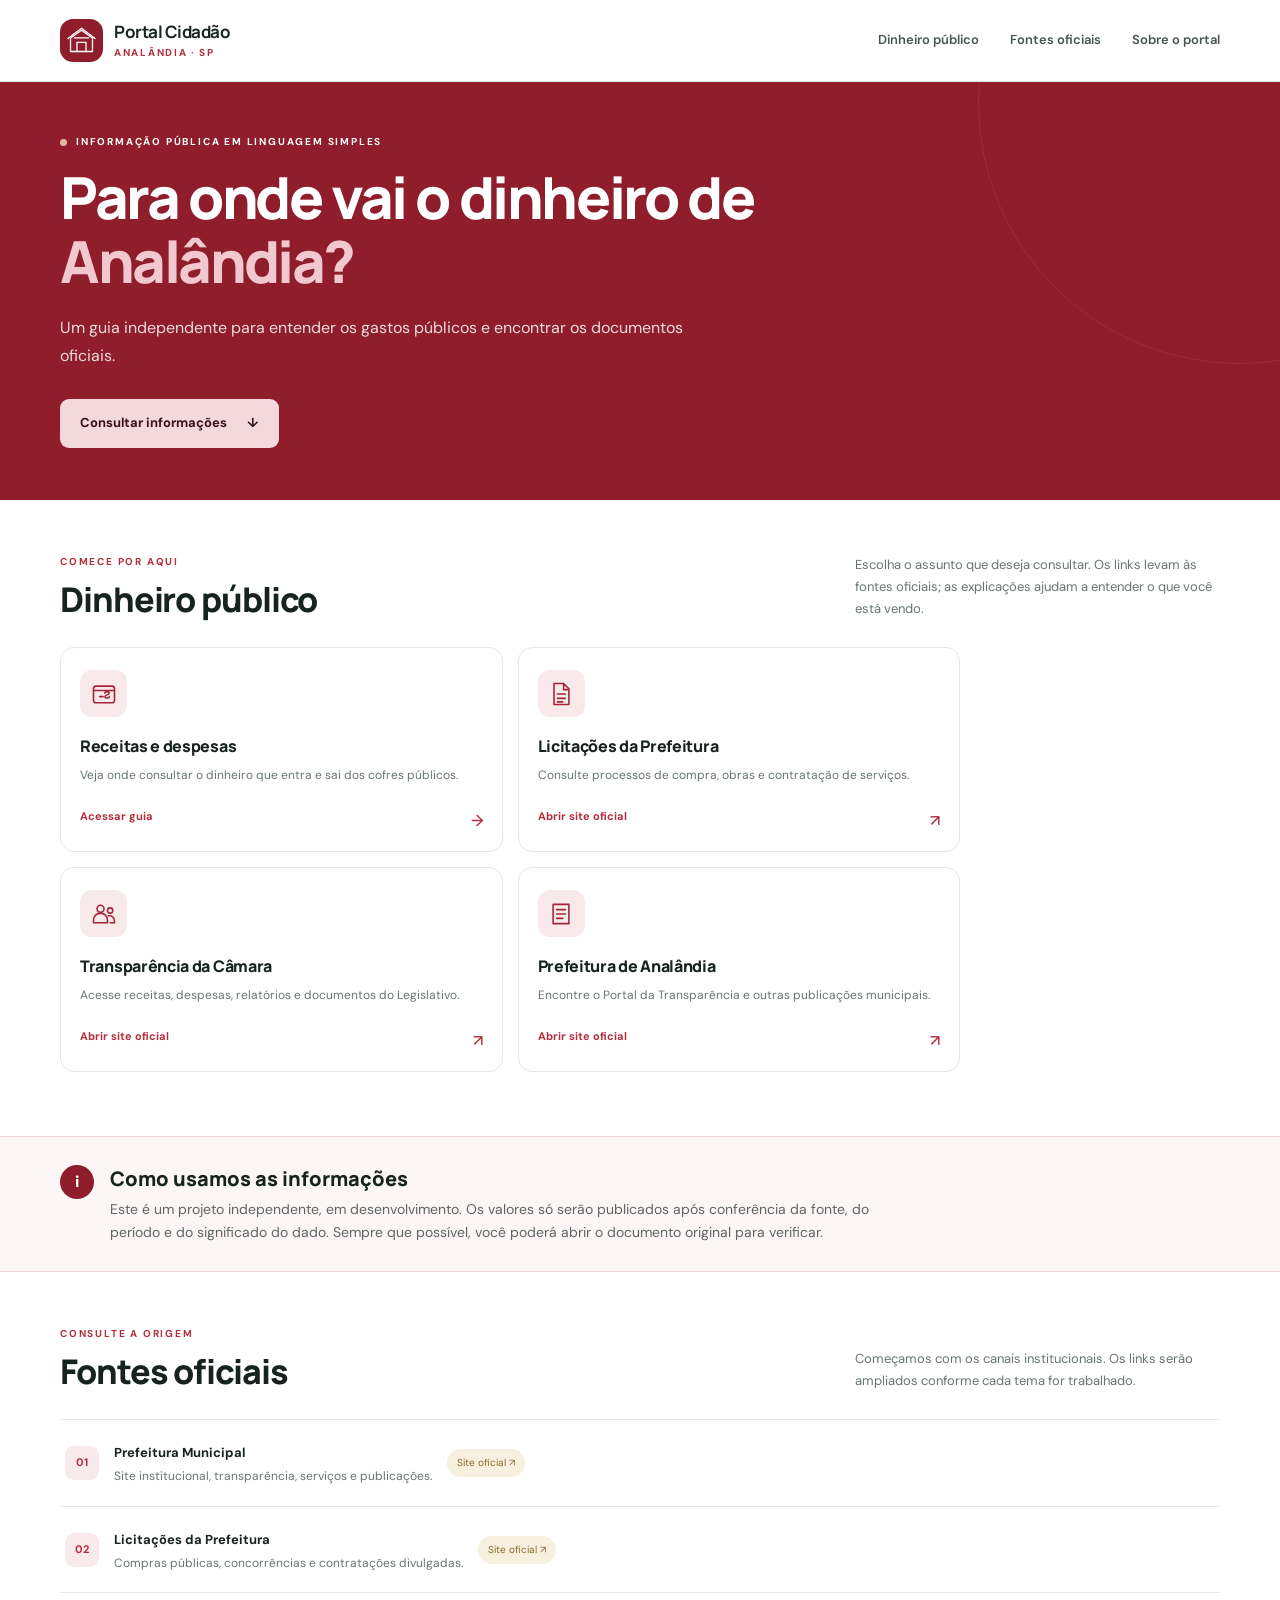
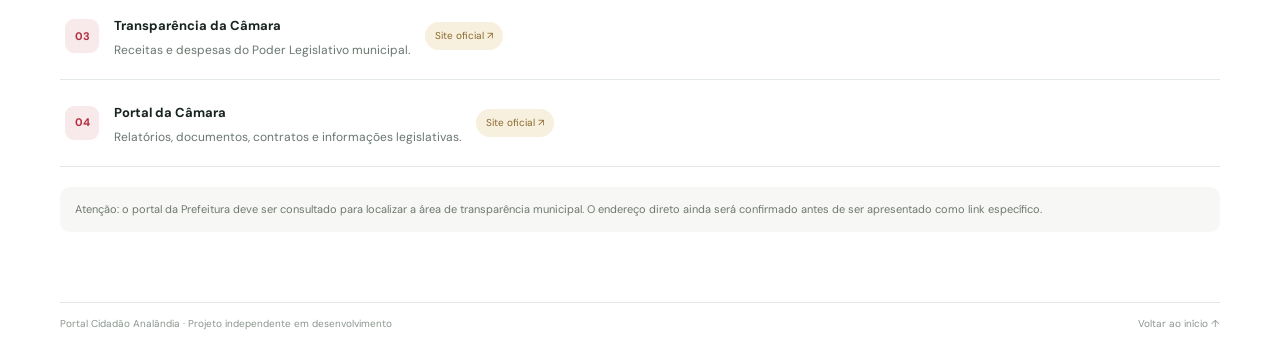
==== index.html @ fb8e036a "Add files via upload" ====
<!doctype html>
<html lang="pt-BR">
<head>
  <meta charset="utf-8">
  <meta name="viewport" content="width=device-width, initial-scale=1">
  <meta name="description" content="Portal Cidadão Analândia: entenda o dinheiro público e consulte fontes oficiais.">
  <meta name="theme-color" content="#8f1d2c">
  <title>Portal Cidadão Analândia</title>
  <link rel="stylesheet" href="styles.css">
</head>
<body>
  <a class="skip-link" href="#conteudo">Pular para o conteúdo</a>
  <header class="site-header">
    <div class="header-inner">
      <a class="brand" href="index.html" aria-label="Portal Cidadão Analândia — início">
        <span class="brand-mark" aria-hidden="true"><svg viewBox="0 0 48 48"><path d="M7 20 24 8l17 12v21H7z"/><path d="M3 21 24 5l21 16M17 41V27h14v14M13 20h22"/></svg></span>
        <span class="brand-copy"><strong>Portal Cidadão</strong><small>ANALÂNDIA · SP</small></span>
      </a>
      <button class="menu-toggle" id="menuToggle" aria-expanded="false" aria-controls="mainNav" aria-label="Abrir menu"><span></span><span></span><span></span></button>
      <nav class="main-nav" id="mainNav" aria-label="Navegação principal">
        <a href="#dinheiro">Dinheiro público</a>
        <a href="#fontes">Fontes oficiais</a>
        <a href="#sobre">Sobre o portal</a>
      </nav>
    </div>
  </header>

  <main id="conteudo">
    <section class="hero simple-hero" id="inicio">
      <div class="hero-inner simple-hero-inner">
        <div class="hero-copy">
          <p class="eyebrow"><span class="eyebrow-dot"></span> INFORMAÇÃO PÚBLICA EM LINGUAGEM SIMPLES</p>
          <h1>Para onde vai o dinheiro de <span>Analândia?</span></h1>
          <p class="hero-text">Um guia independente para entender os gastos públicos e encontrar os documentos oficiais.</p>
          <a class="primary-button" href="#dinheiro">Consultar informações <span aria-hidden="true">↓</span></a>
        </div>
      </div>
    </section>

    <section class="areas section-wrap simple-section" id="dinheiro">
      <div class="section-heading">
        <div><p class="eyebrow dark-eyebrow">COMECE POR AQUI</p><h2>Dinheiro público</h2></div>
        <p>Escolha o assunto que deseja consultar. Os links levam às fontes oficiais; as explicações ajudam a entender o que você está vendo.</p>
      </div>
      <div class="area-grid simple-grid">
        <a class="area-card" href="pages/dinheiro-publico.html">
          <span class="area-icon icon-money" aria-hidden="true"><svg viewBox="0 0 32 32"><rect x="4" y="7" width="24" height="19" rx="3"/><path d="M4 12h24M11 19h4m2-4c0-2 5-2 5 0s-5 2-5 4 5 2 5 0"/></svg></span>
          <span class="card-title">Receitas e despesas</span><span class="card-description">Veja onde consultar o dinheiro que entra e sai dos cofres públicos.</span><span class="card-link">Acessar guia <b aria-hidden="true">→</b></span>
        </a>
        <a class="area-card" href="https://analandia.sp.gov.br/licitacao" target="_blank" rel="noopener noreferrer">
          <span class="area-icon icon-contract" aria-hidden="true"><svg viewBox="0 0 32 32"><path d="M8 4h11l6 6v18H8zM19 4v7h6M12 16h9m-9 5h9m-9 4h6"/></svg></span>
          <span class="card-title">Licitações da Prefeitura</span><span class="card-description">Consulte processos de compra, obras e contratação de serviços.</span><span class="card-link">Abrir site oficial <b aria-hidden="true">↗</b></span>
        </a>
        <a class="area-card" href="https://camaraanalandia.sp.gov.br/portal/" target="_blank" rel="noopener noreferrer">
          <span class="area-icon icon-people" aria-hidden="true"><svg viewBox="0 0 32 32"><circle cx="12" cy="10" r="4"/><circle cx="23" cy="12" r="3"/><path d="M4 26v-3a8 8 0 0 1 16 0v3zm17-8a6 6 0 0 1 7 6v2h-5"/></svg></span>
          <span class="card-title">Transparência da Câmara</span><span class="card-description">Acesse receitas, despesas, relatórios e documentos do Legislativo.</span><span class="card-link">Abrir site oficial <b aria-hidden="true">↗</b></span>
        </a>
        <a class="area-card" href="https://www.analandia.sp.gov.br/" target="_blank" rel="noopener noreferrer">
          <span class="area-icon icon-law" aria-hidden="true"><svg viewBox="0 0 32 32"><path d="M7 5h18v22H7zM11 11h10m-10 5h10m-10 5h7"/></svg></span>
          <span class="card-title">Prefeitura de Analândia</span><span class="card-description">Encontre o Portal da Transparência e outras publicações municipais.</span><span class="card-link">Abrir site oficial <b aria-hidden="true">↗</b></span>
        </a>
      </div>
    </section>

    <section class="simple-note" id="sobre">
      <div class="section-wrap simple-note-inner">
        <span class="simple-note-mark" aria-hidden="true">i</span>
        <div><h2>Como usamos as informações</h2><p>Este é um projeto independente, em desenvolvimento. Os valores só serão publicados após conferência da fonte, do período e do significado do dado. Sempre que possível, você poderá abrir o documento original para verificar.</p></div>
      </div>
    </section>

    <section class="sources section-wrap simple-sources" id="fontes">
      <div class="section-heading">
        <div><p class="eyebrow dark-eyebrow">CONSULTE A ORIGEM</p><h2>Fontes oficiais</h2></div>
        <p>Começamos com os canais institucionais. Os links serão ampliados conforme cada tema for trabalhado.</p>
      </div>
      <div class="source-list">
        <a class="source-item source-link" href="https://www.analandia.sp.gov.br/" target="_blank" rel="noopener noreferrer"><span class="source-symbol">01</span><div><strong>Prefeitura Municipal</strong><p>Site institucional, transparência, serviços e publicações.</p></div><span class="source-status">Site oficial ↗</span></a>
        <a class="source-item source-link" href="https://analandia.sp.gov.br/licitacao" target="_blank" rel="noopener noreferrer"><span class="source-symbol">02</span><div><strong>Licitações da Prefeitura</strong><p>Compras públicas, concorrências e contratações divulgadas.</p></div><span class="source-status">Site oficial ↗</span></a>
        <a class="source-item source-link" href="https://camaraanalandia.sp.gov.br/transparencia/" target="_blank" rel="noopener noreferrer"><span class="source-symbol">03</span><div><strong>Transparência da Câmara</strong><p>Receitas e despesas do Poder Legislativo municipal.</p></div><span class="source-status">Site oficial ↗</span></a>
        <a class="source-item source-link" href="https://camaraanalandia.sp.gov.br/portal/" target="_blank" rel="noopener noreferrer"><span class="source-symbol">04</span><div><strong>Portal da Câmara</strong><p>Relatórios, documentos, contratos e informações legislativas.</p></div><span class="source-status">Site oficial ↗</span></a>
      </div>
      <p class="source-note">Atenção: o portal da Prefeitura deve ser consultado para localizar a área de transparência municipal. O endereço direto ainda será confirmado antes de ser apresentado como link específico.</p>
    </section>
  </main>

  <footer class="site-footer"><div class="footer-bottom"><span>Portal Cidadão Analândia · Projeto independente em desenvolvimento</span><a href="#inicio">Voltar ao início ↑</a></div></footer>
  <script src="script.js"></script>
</body>
</html>
---- styles.css ----
@import url('https://fonts.googleapis.com/css2?family=DM+Sans:wght@400;500;600;700&family=Manrope:wght@400;500;600;700;800&display=swap');
:root{--green-950:#3a1118;--green-900:#8f1d2c;--green-800:#a32636;--green-700:#b32d3d;--green-100:#f8e9eb;--green-50:#fcf6f6;--ink:#17241e;--muted:#68766e;--line:#e2e9e3;--white:#fff;--gold:#e7b8a0;--shadow:0 18px 45px rgba(80,18,28,.10);--radius:18px}
*{box-sizing:border-box}html{scroll-behavior:smooth;scroll-padding-top:90px}body{margin:0;font-family:"DM Sans",Arial,sans-serif;color:var(--ink);background:#fff;line-height:1.6}a{color:inherit;text-decoration:none}button,input{font:inherit}.skip-link{position:absolute;left:-999px;top:8px;background:#fff;padding:10px;z-index:20}.skip-link:focus{left:8px}.site-header{height:82px;background:rgba(255,255,255,.97);border-bottom:1px solid var(--line);position:sticky;top:0;z-index:10}.header-inner,.section-wrap,.hero-inner,.quick-search,.transparency-inner,.participate-inner,.footer-inner,.footer-bottom{width:min(1160px,calc(100% - 48px));margin-inline:auto}.header-inner{height:100%;display:flex;align-items:center;justify-content:space-between}.brand{display:flex;align-items:center;gap:11px}.brand-mark{width:43px;height:43px;background:var(--green-900);border-radius:13px;display:grid;place-items:center}.brand-mark svg{width:31px;fill:none;stroke:#fff;stroke-width:2;stroke-linecap:round;stroke-linejoin:round}.brand-copy{display:flex;flex-direction:column;line-height:1.15}.brand-copy strong{font-family:Manrope,sans-serif;font-size:17px;letter-spacing:-.5px}.brand-copy small{margin-top:5px;color:var(--green-700);font-size:10px;letter-spacing:1.7px;font-weight:700}.main-nav{display:flex;gap:31px;align-items:center}.main-nav a{font-size:13px;color:#46574e;font-weight:600;transition:color .2s}.main-nav a:hover,.main-nav a:focus{color:var(--green-700)}.menu-toggle{display:none;background:none;border:0;padding:10px}.menu-toggle span{display:block;width:24px;height:2px;background:var(--green-900);margin:5px}
.hero{background:var(--green-900);color:#fff;overflow:hidden;position:relative}.hero:after{content:"";position:absolute;width:520px;height:520px;border:1px solid rgba(255,255,255,.08);border-radius:50%;right:-220px;top:-240px;pointer-events:none}.hero-inner{min-height:440px;display:grid;grid-template-columns:1.1fr .9fr;align-items:center;gap:35px;padding-block:54px}.hero-copy{position:relative;z-index:1;max-width:620px}.eyebrow{font-size:10px;letter-spacing:1.8px;font-weight:700;margin:0 0 15px;display:flex;align-items:center;gap:9px}.eyebrow-dot{width:7px;height:7px;background:var(--gold);border-radius:50%}.hero h1{font-family:Manrope,sans-serif;font-size:clamp(36px,4.6vw,59px);line-height:1.1;letter-spacing:-2.4px;margin:0;max-width:620px;font-weight:800}.hero h1 span{color:#f1c8cd}.hero-text{font-size:16px;line-height:1.8;color:#f0dadd;max-width:510px;margin:21px 0 28px}.primary-button,.outline-button{display:inline-flex;align-items:center;justify-content:center;gap:20px;padding:14px 20px;border-radius:9px;font-size:13px;font-weight:700;transition:transform .2s,background .2s}.primary-button{background:#f3d9dc;color:var(--green-950)}.primary-button:hover{background:#fff;transform:translateY(-2px)}.hero-art{height:325px;position:relative;display:grid;place-items:center}.art-circle{position:absolute;border:1px solid rgba(255,255,255,.13);border-radius:50%}.circle-one{width:330px;height:330px}.circle-two{width:260px;height:260px}.city-card{width:275px;background:#fff;border-radius:17px;overflow:hidden;box-shadow:0 24px 70px #350b12a6;position:relative;z-index:1;transform:rotate(-2deg)}.city-sky{height:130px;background:#f3dadd;position:relative;overflow:hidden}.sun{position:absolute;right:38px;top:20px;width:33px;height:33px;border-radius:50%;background:#e4c985}.hill{position:absolute;bottom:-45px;width:260px;height:115px;border-radius:50%}.hill-back{background:#c97a82;left:-35px}.hill-front{background:#8f1d2c;left:75px;bottom:-65px}.city-building{height:100px;position:relative;background:#f7f0ed;padding-top:0}.building-roof{position:absolute;top:-21px;left:75px;width:125px;height:27px;background:#b7c7b2;clip-path:polygon(50% 0,100% 100%,0 100%)}.building-body{position:absolute;left:82px;top:5px;width:111px;height:83px;background:#eadbd7;border:3px solid #d8b9bb;display:grid;grid-template-columns:repeat(3,1fr);gap:9px;padding:13px 12px}.building-body span{background:#b95b67;border-radius:2px}.city-caption{display:flex;align-items:center;gap:10px;padding:13px 16px;color:var(--green-950)}.caption-icon{width:27px;height:27px;background:#f8e9eb;border-radius:50%;display:grid;place-items:center;color:#2d6d4f;font-weight:700}.city-caption strong,.city-caption small,.floating-note strong,.floating-note small{display:block}.city-caption strong{font-size:11px}.city-caption small{font-size:9px;color:#748178;margin-top:2px}.floating-note{position:absolute;z-index:2;display:flex;align-items:center;gap:10px;background:#fff;color:var(--ink);border-radius:12px;padding:12px 14px;box-shadow:var(--shadow)}.note-top{top:25px;right:-5px}.note-bottom{bottom:18px;left:-7px}.note-icon{width:30px;height:30px;display:grid;place-items:center;background:#e6f0e6;color:var(--green-800);border-radius:8px;font-size:19px}.floating-note strong{font-size:11px}.floating-note small{font-size:9px;color:var(--muted)}
.quick-search{padding-block:47px 54px}.search-heading,.section-heading{display:flex;justify-content:space-between;align-items:end;gap:25px;margin-bottom:21px}.search-heading h2,.section-heading h2,.transparency-copy h2,.participate h2{font-family:Manrope,sans-serif;font-size:clamp(24px,3vw,34px);line-height:1.2;letter-spacing:-1.1px;margin:0;font-weight:800}.dark-eyebrow{color:var(--green-700);margin-bottom:9px}.search-heading>p,.section-heading>p{font-size:13px;color:var(--muted);line-height:1.7;margin:0;max-width:365px}.search-heading>p span{font-size:11px;color:#8b968f}.search-form{display:flex;align-items:center;gap:13px;padding:7px 8px 7px 19px;border:1px solid #dce5dd;border-radius:12px;box-shadow:0 5px 18px rgba(80,18,28,.05);max-width:100%}.search-icon{font-size:27px;line-height:1;color:var(--green-700);transform:rotate(-20deg)}.search-form input{border:0;outline:0;flex:1;min-width:0;color:var(--ink);font-size:14px;background:transparent;padding:10px 0}.search-form input::placeholder{color:#9aa49d}.search-form button{border:0;background:var(--green-900);color:#fff;border-radius:8px;padding:12px 18px;font-weight:700;font-size:12px;cursor:pointer}.search-form button:hover{background:var(--green-700)}.search-feedback{font-size:12px;color:var(--green-800);min-height:0;margin:8px 0 0}.search-feedback:empty{display:none}.areas{padding-block:24px 72px}.section-heading{margin-bottom:27px}.area-grid{display:grid;grid-template-columns:repeat(4,minmax(0,1fr));gap:15px}.area-card{min-height:225px;padding:22px 19px 18px;border:1px solid var(--line);border-radius:14px;display:flex;flex-direction:column;align-items:flex-start;background:#fff;transition:transform .2s,border-color .2s,box-shadow .2s}.area-card:hover,.area-card:focus-visible{transform:translateY(-4px);border-color:#a9c5af;box-shadow:var(--shadow);outline:none}.area-icon{width:47px;height:47px;border-radius:12px;background:var(--green-100);display:grid;place-items:center;margin-bottom:19px}.area-icon svg{width:28px;height:28px;fill:none;stroke:var(--green-800);stroke-width:1.8;stroke-linecap:round;stroke-linejoin:round}.card-title{font-family:Manrope,sans-serif;font-size:16px;font-weight:800;letter-spacing:-.3px;line-height:1.3}.card-description{font-size:12px;line-height:1.65;color:var(--muted);margin-top:9px}.card-link{font-size:11px;color:var(--green-700);font-weight:700;margin-top:auto;padding-top:17px;display:flex;justify-content:space-between;width:100%}.card-link b{font-size:16px;font-weight:500}.no-results{padding:24px;text-align:center;background:var(--green-50);border-radius:12px;color:var(--muted)}[hidden]{display:none!important}
.transparency-band{background:var(--green-950);color:#fff}.transparency-inner{display:grid;grid-template-columns:66px 1fr auto;gap:24px;align-items:center;padding-block:37px}.transparency-symbol{width:60px;height:60px;border:1px solid #6b9280;border-radius:16px;display:grid;place-items:center}.transparency-symbol svg{width:42px;fill:none;stroke:#d7e8cf;stroke-width:2;stroke-linecap:round;stroke-linejoin:round}.light-eyebrow{color:#f1c8cd;margin-bottom:8px}.transparency-copy h2{font-size:26px}.transparency-copy>p:last-child{max-width:700px;color:#c8d8cf;font-size:12px;line-height:1.8;margin:11px 0 0}.outline-button{border:1px solid #799587;color:#fff;white-space:nowrap}.outline-button:hover{background:#a32636}.sources{padding-block:68px 70px}.source-list{border-top:1px solid var(--line)}.source-item{display:grid;grid-template-columns:43px 1fr auto;gap:15px;align-items:center;padding:19px 5px;border-bottom:1px solid var(--line)}.source-symbol{font-size:11px;font-weight:700;color:var(--green-700);background:var(--green-100);width:34px;height:34px;display:grid;place-items:center;border-radius:9px}.source-item strong{font-size:13px}.source-item p{margin:3px 0 0;color:var(--muted);font-size:12px}.source-status{font-size:10px;color:#88682b;background:#f8f0df;border-radius:20px;padding:6px 10px;white-space:nowrap}.source-note{display:flex;gap:9px;align-items:flex-start;font-size:11px;line-height:1.7;color:#6e786f;background:#f7f8f5;border-radius:10px;padding:13px 15px;margin:20px 0 0}.source-note span{font-size:16px;color:var(--green-700)}.participate{background:var(--green-50);border-top:1px solid var(--line);border-bottom:1px solid var(--line)}.participate-inner{display:flex;align-items:center;justify-content:space-between;gap:25px;padding-block:36px 24px}.participate h2{font-size:26px}.participate-inner>div>p:last-child{font-size:13px;color:var(--muted);margin:8px 0 0}.participate .primary-button{background:var(--green-900);color:#fff;white-space:nowrap}.participate .primary-button:hover{background:var(--green-700)}.contact-note{width:min(1160px,calc(100% - 48px));margin:0 auto;padding-bottom:23px;font-size:10px;color:#8b968f}.site-footer{background:#fff}.footer-inner{display:flex;align-items:center;gap:25px;padding-block:26px}.footer-brand .brand-mark{width:36px;height:36px;border-radius:10px}.footer-brand .brand-mark svg{width:26px}.footer-brand .brand-copy strong{font-size:14px}.footer-brand .brand-copy small{font-size:8px}.footer-inner>p{font-size:11px;color:var(--muted);margin:0;flex:1}.back-top{font-size:11px;font-weight:700;color:var(--green-700)}.footer-bottom{border-top:1px solid var(--line);display:flex;justify-content:space-between;padding-block:13px;color:#8a958d;font-size:10px}.sr-only{position:absolute;width:1px;height:1px;padding:0;margin:-1px;overflow:hidden;clip:rect(0,0,0,0);white-space:nowrap;border:0}
@media(max-width:950px){.area-grid{grid-template-columns:repeat(2,minmax(0,1fr))}.hero-inner{grid-template-columns:1fr .8fr;gap:10px}.hero-art{transform:scale(.9)}.main-nav{gap:18px}.transparency-inner{grid-template-columns:55px 1fr}.transparency-symbol{width:52px;height:52px}.outline-button{grid-column:2;justify-self:start}}
@media(max-width:680px){.header-inner,.section-wrap,.hero-inner,.quick-search,.transparency-inner,.participate-inner,.footer-inner,.footer-bottom{width:min(100% - 32px,560px)}.site-header{height:70px}.brand-mark{width:39px;height:39px}.brand-copy strong{font-size:15px}.menu-toggle{display:block;cursor:pointer}.main-nav{display:none;position:absolute;left:0;right:0;top:69px;background:#fff;padding:12px 20px 20px;border-bottom:1px solid var(--line);box-shadow:0 12px 20px #50121c12;align-items:stretch;gap:0;flex-direction:column}.main-nav.open{display:flex}.main-nav a{padding:12px 5px;border-bottom:1px solid #eef2ee}.main-nav a:last-child{border-bottom:0}.hero-inner{display:block;padding-block:45px 27px}.hero h1{font-size:39px;letter-spacing:-1.6px}.hero-text{font-size:14px;margin:17px 0 23px}.hero-art{height:245px;margin-top:8px;transform:scale(.85);transform-origin:center top}.city-card{width:255px}.circle-one{width:280px;height:280px}.circle-two{width:220px;height:220px}.note-top{right:0;top:13px}.note-bottom{left:0;bottom:15px}.quick-search{padding-block:36px 38px}.search-heading,.section-heading{display:block}.search-heading h2,.section-heading h2{font-size:27px}.search-heading>p,.section-heading>p{margin-top:10px}.search-form{gap:8px;padding-left:12px}.search-form input{font-size:12px}.search-form button{padding:12px 13px}.areas{padding-block:15px 45px}.area-grid{gap:10px}.area-card{min-height:215px;padding:16px 13px 14px;border-radius:12px}.area-icon{width:40px;height:40px;margin-bottom:15px}.area-icon svg{width:24px}.card-title{font-size:14px}.card-description{font-size:11px}.card-link{font-size:10px}.transparency-inner{grid-template-columns:1fr;gap:13px;padding-block:29px}.transparency-symbol{width:46px;height:46px}.transparency-copy h2{font-size:24px}.outline-button{grid-column:auto}.sources{padding-block:43px}.source-item{grid-template-columns:35px 1fr;gap:10px;padding-block:15px}.source-item p{font-size:11px}.source-status{grid-column:2;justify-self:start;margin-top:-4px}.source-note{font-size:10px}.participate-inner{display:block;padding-block:29px 19px}.participate h2{font-size:24px}.participate .primary-button{margin-top:18px}.contact-note{width:calc(100% - 32px)}.footer-inner{flex-wrap:wrap;gap:13px}.footer-inner>p{order:3;flex-basis:100%}.back-top{margin-left:auto}.footer-bottom{gap:8px;flex-direction:column}.eyebrow{font-size:9px}}
@media(prefers-reduced-motion:reduce){html{scroll-behavior:auto}*,*::before,*::after{transition:none!important}}

/* Simplified first version: focus on public money and verified sources */
.simple-hero .hero-inner{min-height:320px;grid-template-columns:1fr;padding-block:52px}
.simple-hero-inner .hero-copy{max-width:760px}
.simple-hero h1{max-width:760px;font-size:clamp(36px,5vw,58px)}
.simple-hero .hero-text{max-width:650px}
.simple-section{padding-block:54px 64px}
.simple-grid{grid-template-columns:repeat(2,minmax(0,1fr));max-width:900px}
.simple-grid .area-card{min-height:205px}
.simple-note{background:#fcf6f6;border-block:1px solid #f0dadd;padding:28px 0}
.simple-note-inner{display:flex;align-items:flex-start;gap:16px}
.simple-note-mark{display:grid;place-items:center;flex:0 0 34px;height:34px;border-radius:50%;background:#8f1d2c;color:#fff;font-weight:800}
.simple-note h2{font:800 20px Manrope,sans-serif;margin:0 0 6px}
.simple-note p{margin:0;color:#5d6663;max-width:800px;font-size:14px}
.simple-sources{padding-block:54px 70px}
.source-link{display:flex;align-items:center}
.source-link:hover{background:#fcf6f6}
.source-status{white-space:nowrap}
.money-page{padding-block:52px 80px;max-width:1000px}
.money-page h1{font:800 clamp(36px,5vw,54px) Manrope,sans-serif;line-height:1.1;letter-spacing:-1.5px;margin:0 0 12px;color:#251b1d}
.money-page h2{font:800 23px Manrope,sans-serif;margin:34px 0 16px}
.money-intro{font-size:17px;color:#68766e;max-width:740px;margin:0 0 24px}
.money-callout{border-left:4px solid #b32d3d;background:#fcf6f6;border-radius:0 12px 12px 0;padding:18px 22px;margin:24px 0 28px}
.money-callout strong{font-size:16px}
.money-callout p{margin:5px 0 0;color:#5e6663;font-size:14px}
.money-links{display:grid;grid-template-columns:repeat(2,minmax(0,1fr));gap:14px}
.money-link-card{display:flex;flex-direction:column;gap:9px;border:1px solid #e8dfe0;border-radius:14px;padding:20px;background:#fff;transition:border-color .2s,transform .2s}
.money-link-card:hover{border-color:#b32d3d;transform:translateY(-2px)}
.money-link-card strong{font:700 17px Manrope,sans-serif}
.money-link-card span{font-size:14px;color:#68766e;line-height:1.6;flex:1}
.money-link-card b{font-size:13px;color:#a32636;margin-top:4px}
.glossary-list{display:grid;grid-template-columns:repeat(2,minmax(0,1fr));gap:12px}
.glossary-list>div{border:1px solid #e2e9e3;border-radius:12px;padding:16px}
.glossary-list strong{color:#8f1d2c}
.glossary-list p{margin:5px 0 0;color:#68766e;font-size:14px}
.money-back{margin-top:28px;background:#8f1d2c;color:#fff}
@media(max-width:680px){.simple-hero .hero-inner{min-height:300px;padding-block:42px}.simple-grid,.money-links,.glossary-list{grid-template-columns:1fr}.simple-grid .area-card{min-height:180px}.simple-note-inner{gap:12px}.source-link{align-items:flex-start;flex-wrap:wrap}.source-status{margin-left:53px}.money-page{padding-block:38px 60px}}
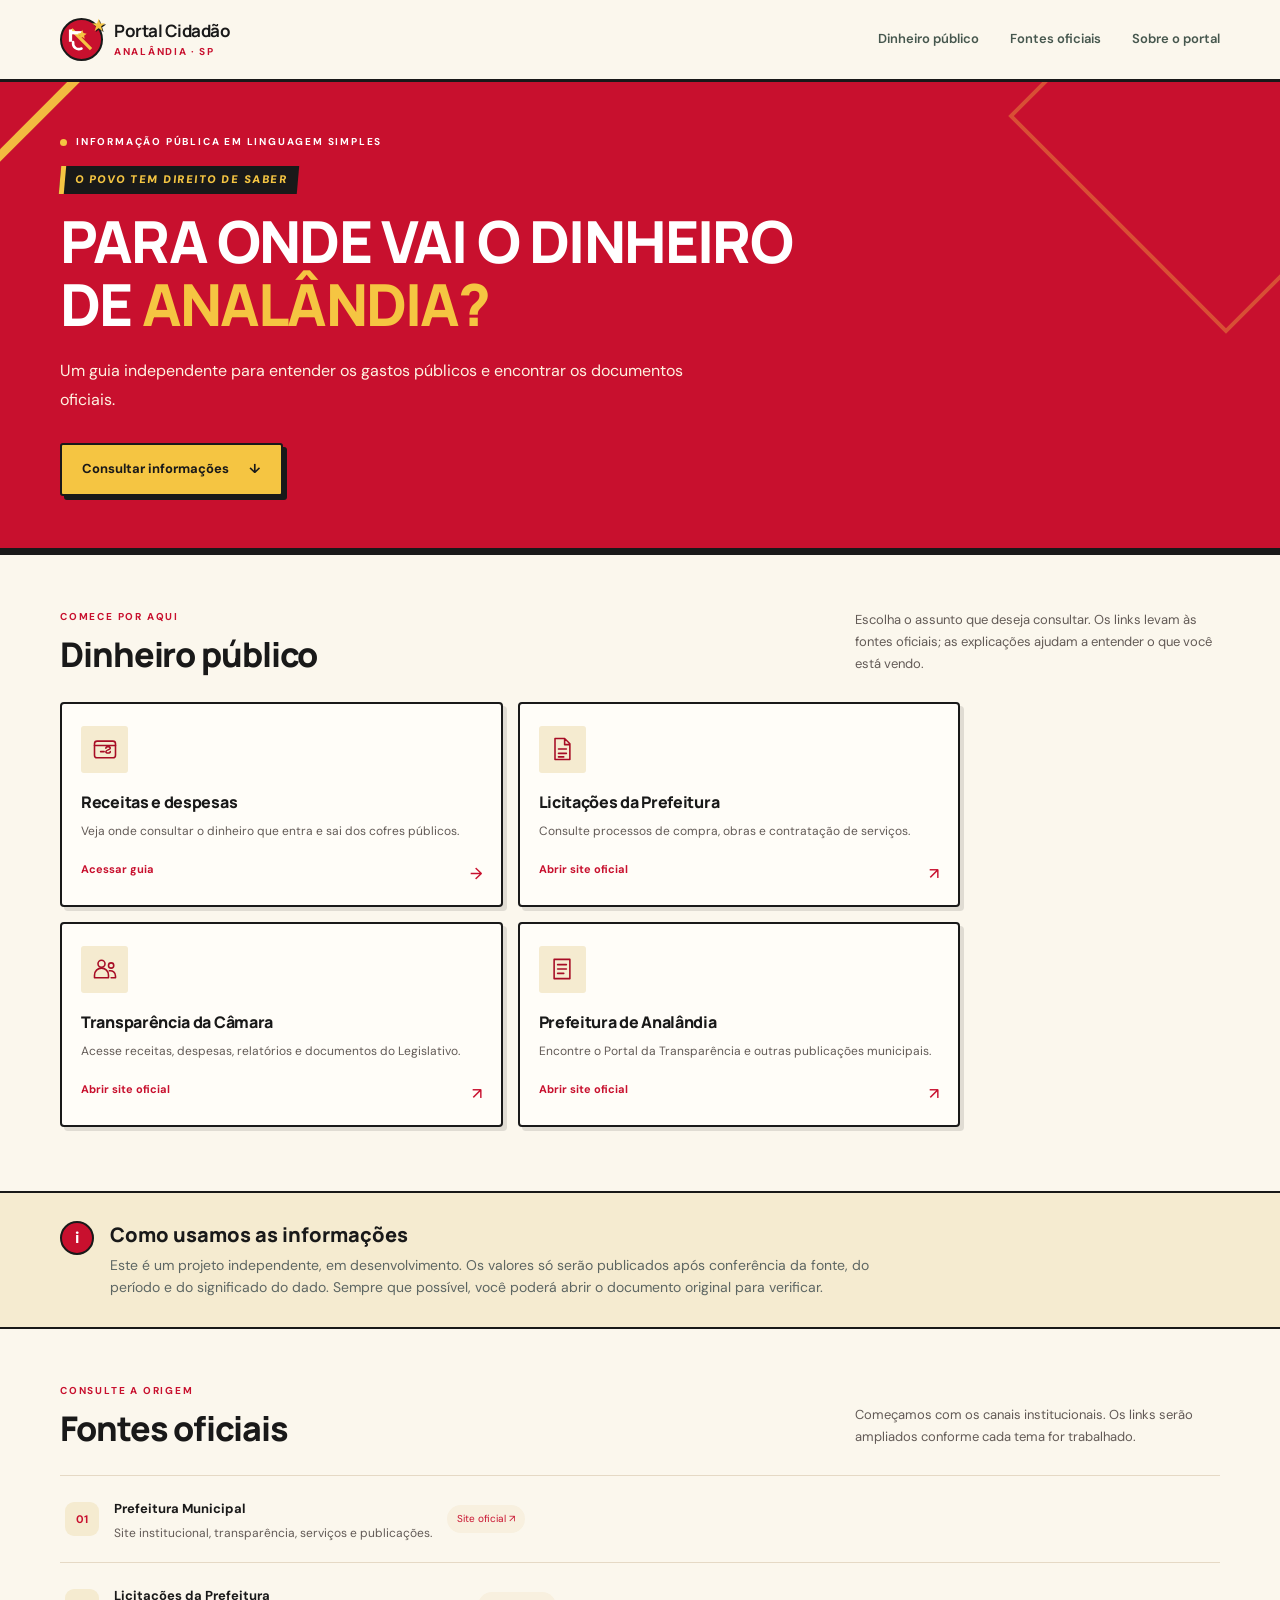
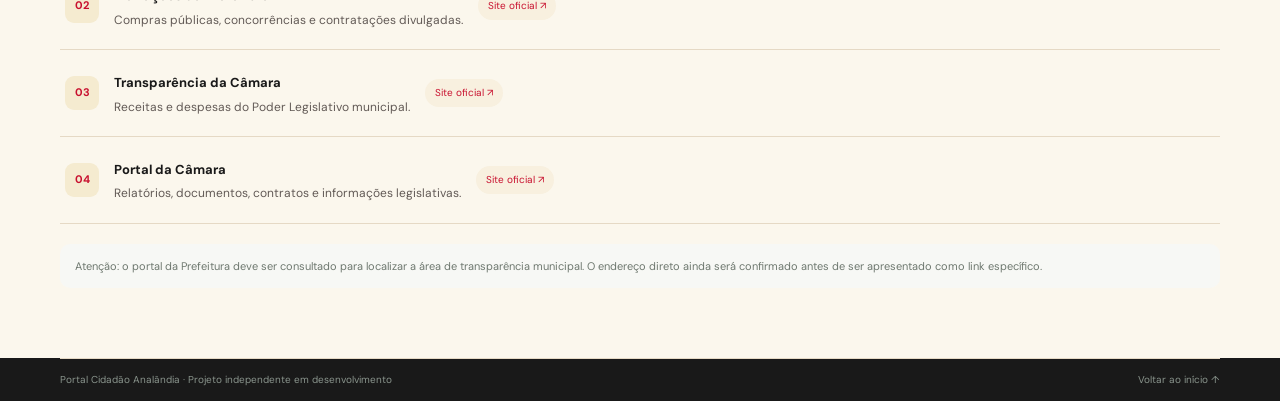
==== commit ea4236c9: "Add files via upload" ====
--- a/index.html
+++ b/index.html
@@ -13,7 +13,7 @@
   <header class="site-header">
     <div class="header-inner">
       <a class="brand" href="index.html" aria-label="Portal Cidadão Analândia — início">
-        <span class="brand-mark" aria-hidden="true"><svg viewBox="0 0 48 48"><path d="M7 20 24 8l17 12v21H7z"/><path d="M3 21 24 5l21 16M17 41V27h14v14M13 20h22"/></svg></span>
+        <span class="brand-mark" aria-hidden="true"><svg viewBox="0 0 48 48" aria-hidden="true"><path d="M10 10l27 27" stroke="#F5C542" stroke-width="5" stroke-linecap="square"/><path d="M7 11h18v5H7z" fill="#fff" stroke="none"/><path d="M7 11v14" stroke="#fff" stroke-width="5" stroke-linecap="square"/><path d="M11 28c-1 8 6 13 13 10" fill="none" stroke="#fff" stroke-width="4" stroke-linecap="round"/><path d="M25 9l2 5 5 1-4 3 1 5-4-3-4 3 1-5-4-3 5-1z" fill="#F5C542" stroke="none"/></svg></span>
         <span class="brand-copy"><strong>Portal Cidadão</strong><small>ANALÂNDIA · SP</small></span>
       </a>
       <button class="menu-toggle" id="menuToggle" aria-expanded="false" aria-controls="mainNav" aria-label="Abrir menu"><span></span><span></span><span></span></button>
@@ -30,6 +30,7 @@
       <div class="hero-inner simple-hero-inner">
         <div class="hero-copy">
           <p class="eyebrow"><span class="eyebrow-dot"></span> INFORMAÇÃO PÚBLICA EM LINGUAGEM SIMPLES</p>
+          <p class="poster-ribbon">O POVO TEM DIREITO DE SABER</p>
           <h1>Para onde vai o dinheiro de <span>Analândia?</span></h1>
           <p class="hero-text">Um guia independente para entender os gastos públicos e encontrar os documentos oficiais.</p>
           <a class="primary-button" href="#dinheiro">Consultar informações <span aria-hidden="true">↓</span></a>
--- a/styles.css
+++ b/styles.css
@@ -1,5 +1,5 @@
 @import url('https://fonts.googleapis.com/css2?family=DM+Sans:wght@400;500;600;700&family=Manrope:wght@400;500;600;700;800&display=swap');
-:root{--green-950:#3a1118;--green-900:#8f1d2c;--green-800:#a32636;--green-700:#b32d3d;--green-100:#f8e9eb;--green-50:#fcf6f6;--ink:#17241e;--muted:#68766e;--line:#e2e9e3;--white:#fff;--gold:#e7b8a0;--shadow:0 18px 45px rgba(80,18,28,.10);--radius:18px}
+:root{--green-950:#191919;--green-900:#C8102E;--green-800:#A70D25;--green-700:#C8102E;--green-100:#F5EBD0;--green-50:#FBF7ED;--ink:#191919;--muted:#625A56;--line:#E5D9C5;--white:#fff;--gold:#F5C542;--shadow:0 18px 45px rgba(40,10,10,.12);--radius:14px}
 *{box-sizing:border-box}html{scroll-behavior:smooth;scroll-padding-top:90px}body{margin:0;font-family:"DM Sans",Arial,sans-serif;color:var(--ink);background:#fff;line-height:1.6}a{color:inherit;text-decoration:none}button,input{font:inherit}.skip-link{position:absolute;left:-999px;top:8px;background:#fff;padding:10px;z-index:20}.skip-link:focus{left:8px}.site-header{height:82px;background:rgba(255,255,255,.97);border-bottom:1px solid var(--line);position:sticky;top:0;z-index:10}.header-inner,.section-wrap,.hero-inner,.quick-search,.transparency-inner,.participate-inner,.footer-inner,.footer-bottom{width:min(1160px,calc(100% - 48px));margin-inline:auto}.header-inner{height:100%;display:flex;align-items:center;justify-content:space-between}.brand{display:flex;align-items:center;gap:11px}.brand-mark{width:43px;height:43px;background:var(--green-900);border-radius:13px;display:grid;place-items:center}.brand-mark svg{width:31px;fill:none;stroke:#fff;stroke-width:2;stroke-linecap:round;stroke-linejoin:round}.brand-copy{display:flex;flex-direction:column;line-height:1.15}.brand-copy strong{font-family:Manrope,sans-serif;font-size:17px;letter-spacing:-.5px}.brand-copy small{margin-top:5px;color:var(--green-700);font-size:10px;letter-spacing:1.7px;font-weight:700}.main-nav{display:flex;gap:31px;align-items:center}.main-nav a{font-size:13px;color:#46574e;font-weight:600;transition:color .2s}.main-nav a:hover,.main-nav a:focus{color:var(--green-700)}.menu-toggle{display:none;background:none;border:0;padding:10px}.menu-toggle span{display:block;width:24px;height:2px;background:var(--green-900);margin:5px}
 .hero{background:var(--green-900);color:#fff;overflow:hidden;position:relative}.hero:after{content:"";position:absolute;width:520px;height:520px;border:1px solid rgba(255,255,255,.08);border-radius:50%;right:-220px;top:-240px;pointer-events:none}.hero-inner{min-height:440px;display:grid;grid-template-columns:1.1fr .9fr;align-items:center;gap:35px;padding-block:54px}.hero-copy{position:relative;z-index:1;max-width:620px}.eyebrow{font-size:10px;letter-spacing:1.8px;font-weight:700;margin:0 0 15px;display:flex;align-items:center;gap:9px}.eyebrow-dot{width:7px;height:7px;background:var(--gold);border-radius:50%}.hero h1{font-family:Manrope,sans-serif;font-size:clamp(36px,4.6vw,59px);line-height:1.1;letter-spacing:-2.4px;margin:0;max-width:620px;font-weight:800}.hero h1 span{color:#f1c8cd}.hero-text{font-size:16px;line-height:1.8;color:#f0dadd;max-width:510px;margin:21px 0 28px}.primary-button,.outline-button{display:inline-flex;align-items:center;justify-content:center;gap:20px;padding:14px 20px;border-radius:9px;font-size:13px;font-weight:700;transition:transform .2s,background .2s}.primary-button{background:#f3d9dc;color:var(--green-950)}.primary-button:hover{background:#fff;transform:translateY(-2px)}.hero-art{height:325px;position:relative;display:grid;place-items:center}.art-circle{position:absolute;border:1px solid rgba(255,255,255,.13);border-radius:50%}.circle-one{width:330px;height:330px}.circle-two{width:260px;height:260px}.city-card{width:275px;background:#fff;border-radius:17px;overflow:hidden;box-shadow:0 24px 70px #350b12a6;position:relative;z-index:1;transform:rotate(-2deg)}.city-sky{height:130px;background:#f3dadd;position:relative;overflow:hidden}.sun{position:absolute;right:38px;top:20px;width:33px;height:33px;border-radius:50%;background:#e4c985}.hill{position:absolute;bottom:-45px;width:260px;height:115px;border-radius:50%}.hill-back{background:#c97a82;left:-35px}.hill-front{background:#8f1d2c;left:75px;bottom:-65px}.city-building{height:100px;position:relative;background:#f7f0ed;padding-top:0}.building-roof{position:absolute;top:-21px;left:75px;width:125px;height:27px;background:#b7c7b2;clip-path:polygon(50% 0,100% 100%,0 100%)}.building-body{position:absolute;left:82px;top:5px;width:111px;height:83px;background:#eadbd7;border:3px solid #d8b9bb;display:grid;grid-template-columns:repeat(3,1fr);gap:9px;padding:13px 12px}.building-body span{background:#b95b67;border-radius:2px}.city-caption{display:flex;align-items:center;gap:10px;padding:13px 16px;color:var(--green-950)}.caption-icon{width:27px;height:27px;background:#f8e9eb;border-radius:50%;display:grid;place-items:center;color:#2d6d4f;font-weight:700}.city-caption strong,.city-caption small,.floating-note strong,.floating-note small{display:block}.city-caption strong{font-size:11px}.city-caption small{font-size:9px;color:#748178;margin-top:2px}.floating-note{position:absolute;z-index:2;display:flex;align-items:center;gap:10px;background:#fff;color:var(--ink);border-radius:12px;padding:12px 14px;box-shadow:var(--shadow)}.note-top{top:25px;right:-5px}.note-bottom{bottom:18px;left:-7px}.note-icon{width:30px;height:30px;display:grid;place-items:center;background:#e6f0e6;color:var(--green-800);border-radius:8px;font-size:19px}.floating-note strong{font-size:11px}.floating-note small{font-size:9px;color:var(--muted)}
 .quick-search{padding-block:47px 54px}.search-heading,.section-heading{display:flex;justify-content:space-between;align-items:end;gap:25px;margin-bottom:21px}.search-heading h2,.section-heading h2,.transparency-copy h2,.participate h2{font-family:Manrope,sans-serif;font-size:clamp(24px,3vw,34px);line-height:1.2;letter-spacing:-1.1px;margin:0;font-weight:800}.dark-eyebrow{color:var(--green-700);margin-bottom:9px}.search-heading>p,.section-heading>p{font-size:13px;color:var(--muted);line-height:1.7;margin:0;max-width:365px}.search-heading>p span{font-size:11px;color:#8b968f}.search-form{display:flex;align-items:center;gap:13px;padding:7px 8px 7px 19px;border:1px solid #dce5dd;border-radius:12px;box-shadow:0 5px 18px rgba(80,18,28,.05);max-width:100%}.search-icon{font-size:27px;line-height:1;color:var(--green-700);transform:rotate(-20deg)}.search-form input{border:0;outline:0;flex:1;min-width:0;color:var(--ink);font-size:14px;background:transparent;padding:10px 0}.search-form input::placeholder{color:#9aa49d}.search-form button{border:0;background:var(--green-900);color:#fff;border-radius:8px;padding:12px 18px;font-weight:700;font-size:12px;cursor:pointer}.search-form button:hover{background:var(--green-700)}.search-feedback{font-size:12px;color:var(--green-800);min-height:0;margin:8px 0 0}.search-feedback:empty{display:none}.areas{padding-block:24px 72px}.section-heading{margin-bottom:27px}.area-grid{display:grid;grid-template-columns:repeat(4,minmax(0,1fr));gap:15px}.area-card{min-height:225px;padding:22px 19px 18px;border:1px solid var(--line);border-radius:14px;display:flex;flex-direction:column;align-items:flex-start;background:#fff;transition:transform .2s,border-color .2s,box-shadow .2s}.area-card:hover,.area-card:focus-visible{transform:translateY(-4px);border-color:#a9c5af;box-shadow:var(--shadow);outline:none}.area-icon{width:47px;height:47px;border-radius:12px;background:var(--green-100);display:grid;place-items:center;margin-bottom:19px}.area-icon svg{width:28px;height:28px;fill:none;stroke:var(--green-800);stroke-width:1.8;stroke-linecap:round;stroke-linejoin:round}.card-title{font-family:Manrope,sans-serif;font-size:16px;font-weight:800;letter-spacing:-.3px;line-height:1.3}.card-description{font-size:12px;line-height:1.65;color:var(--muted);margin-top:9px}.card-link{font-size:11px;color:var(--green-700);font-weight:700;margin-top:auto;padding-top:17px;display:flex;justify-content:space-between;width:100%}.card-link b{font-size:16px;font-weight:500}.no-results{padding:24px;text-align:center;background:var(--green-50);border-radius:12px;color:var(--muted)}[hidden]{display:none!important}
@@ -44,3 +44,42 @@
 .glossary-list p{margin:5px 0 0;color:#68766e;font-size:14px}
 .money-back{margin-top:28px;background:#8f1d2c;color:#fff}
 @media(max-width:680px){.simple-hero .hero-inner{min-height:300px;padding-block:42px}.simple-grid,.money-links,.glossary-list{grid-template-columns:1fr}.simple-grid .area-card{min-height:180px}.simple-note-inner{gap:12px}.source-link{align-items:flex-start;flex-wrap:wrap}.source-status{margin-left:53px}.money-page{padding-block:38px 60px}}
+
+/* Identidade visual: cartaz construtivista vermelho, creme e preto */
+body{background:#FBF7ED}
+.site-header{background:#FBF7ED;border-bottom:3px solid #191919}
+.brand-mark{background:#C8102E;border:2px solid #191919;border-radius:50%;position:relative}
+.brand-mark:after{content:"★";position:absolute;right:-5px;top:-8px;color:#F5C542;font-size:17px;text-shadow:1px 1px #191919}
+.brand-copy small{color:#C8102E}
+.main-nav a:hover,.main-nav a:focus{color:#C8102E}
+.hero{background:#C8102E;color:#fff;border-bottom:7px solid #191919}
+.hero:before{content:"";position:absolute;left:-40px;top:24px;width:170px;height:9px;background:#F5C542;transform:rotate(-45deg);opacity:.95}
+.hero:after{border:4px solid rgba(245,197,66,.35);border-radius:0;transform:rotate(45deg);width:300px;height:300px;right:-100px;top:-120px}
+.hero h1 span{color:#F5C542}
+.hero-text{color:#FFF3E2}
+.eyebrow-dot{background:#F5C542}
+.primary-button{background:#F5C542;color:#191919;border:2px solid #191919;border-radius:3px;box-shadow:4px 4px 0 #191919}
+.primary-button:hover{background:#fff;transform:translate(-1px,-1px)}
+.area-card{background:#fffdf8;border:2px solid #191919;border-radius:4px;box-shadow:4px 4px 0 rgba(25,25,25,.12)}
+.area-card:hover{border-color:#C8102E;transform:translateY(-3px)}
+.area-icon{border-radius:3px;background:#F5EBD0;color:#C8102E}
+.card-link{color:#C8102E}
+.transparency-band{background:#191919}
+.outline-button{border:2px solid #F5C542;color:#F5C542;border-radius:3px}
+.source-item{border-bottom:1px solid #E5D9C5}
+.source-symbol,.source-status{color:#C8102E}
+.site-footer{background:#191919;color:#F5EBD0}
+.simple-hero .hero-inner{min-height:340px}
+.simple-hero .hero-copy{max-width:800px}
+.simple-hero h1{font-weight:900;text-transform:uppercase;letter-spacing:-1.8px}
+.simple-grid .area-card{min-height:205px}
+.simple-note{background:#F5EBD0;border-block:2px solid #191919}
+.simple-note-mark{background:#C8102E;border:2px solid #191919}
+.simple-note h2{color:#191919}
+.money-callout{border-left:6px solid #C8102E;background:#F5EBD0;border-radius:0;padding:18px 22px}
+.money-link-card{border:2px solid #191919;border-radius:4px;background:#fffdf8;box-shadow:3px 3px 0 #e7d9c8}
+.money-link-card:hover{border-color:#C8102E}
+.money-link-card b{color:#C8102E}
+.money-back{background:#C8102E;color:#fff;border:2px solid #191919;border-radius:3px;box-shadow:4px 4px 0 #191919}
+.poster-ribbon{display:inline-block;background:#191919;color:#F5C542;padding:5px 10px;margin:0 0 15px;font-size:11px;font-weight:900;letter-spacing:1.5px;transform:skew(-5deg);border-left:5px solid #F5C542}
+@media(max-width:680px){.hero:before{opacity:.35}.area-card{box-shadow:2px 2px 0 rgba(25,25,25,.12)}}
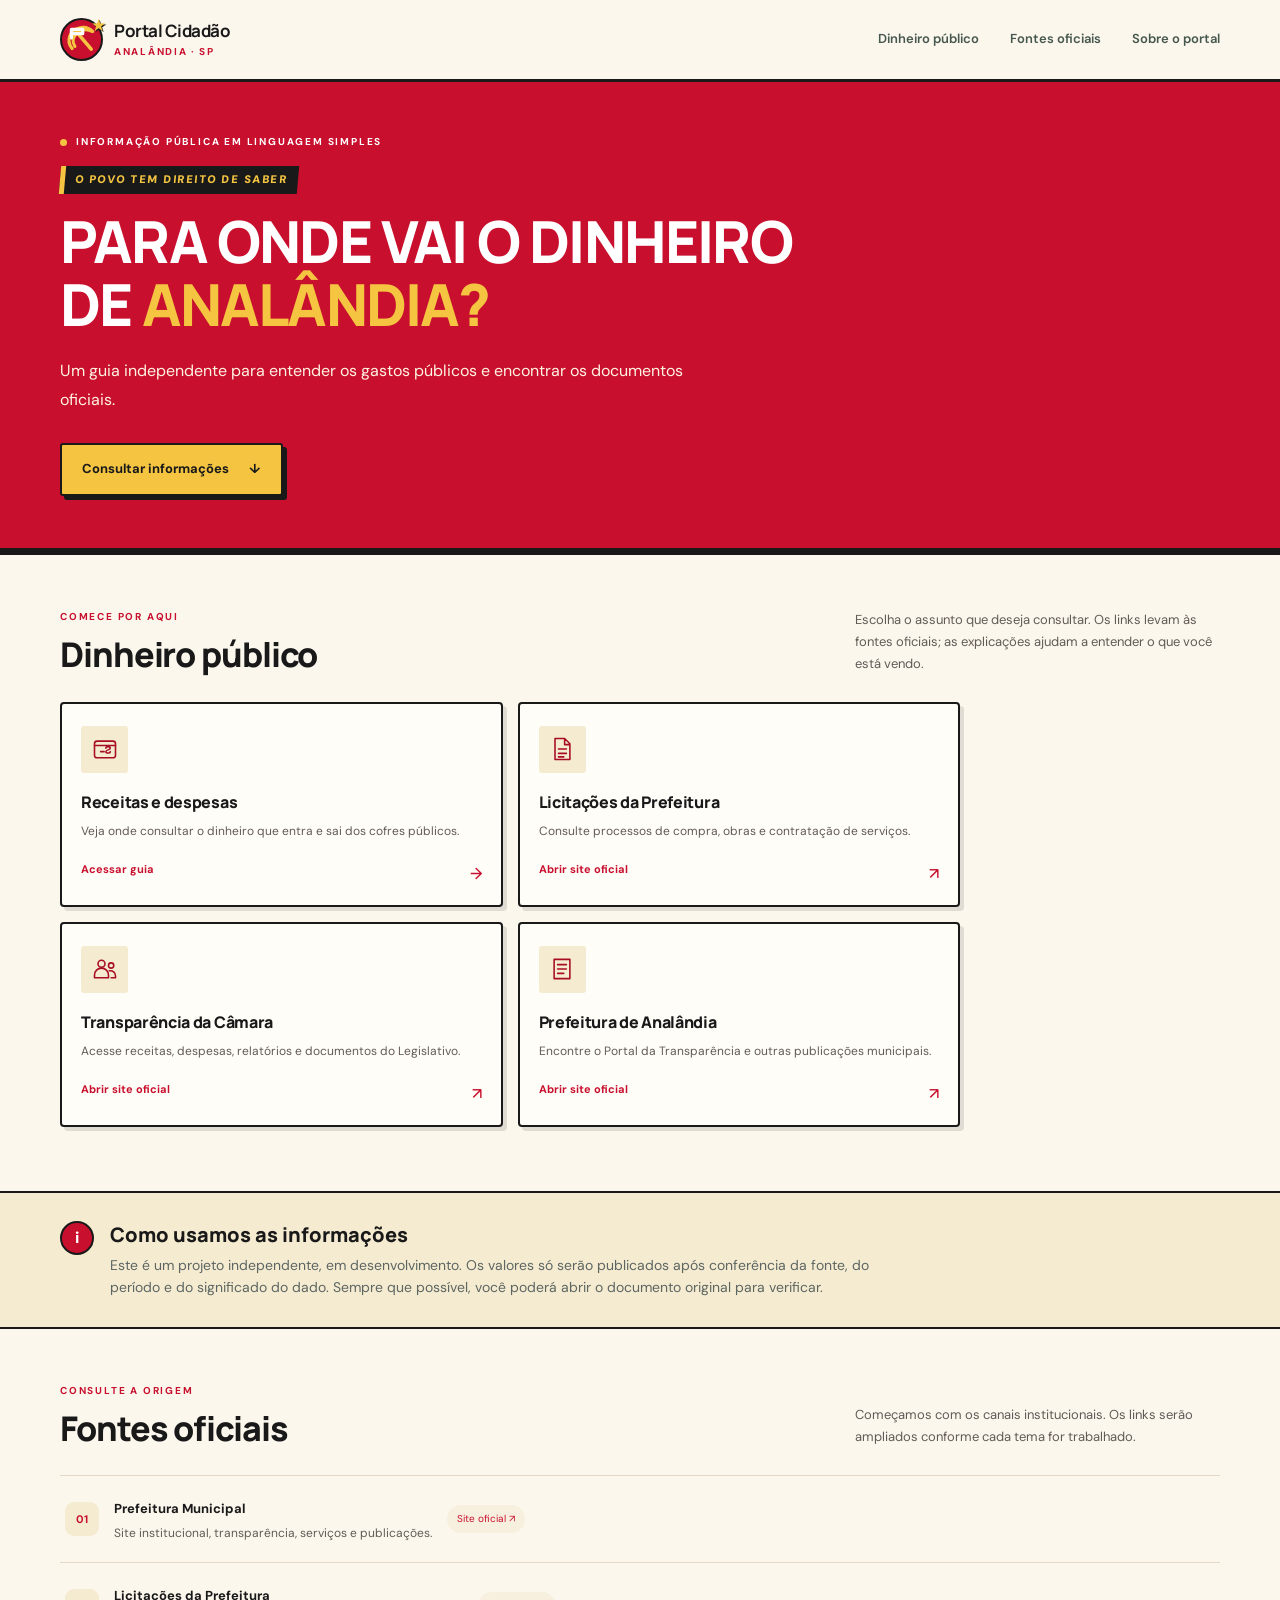
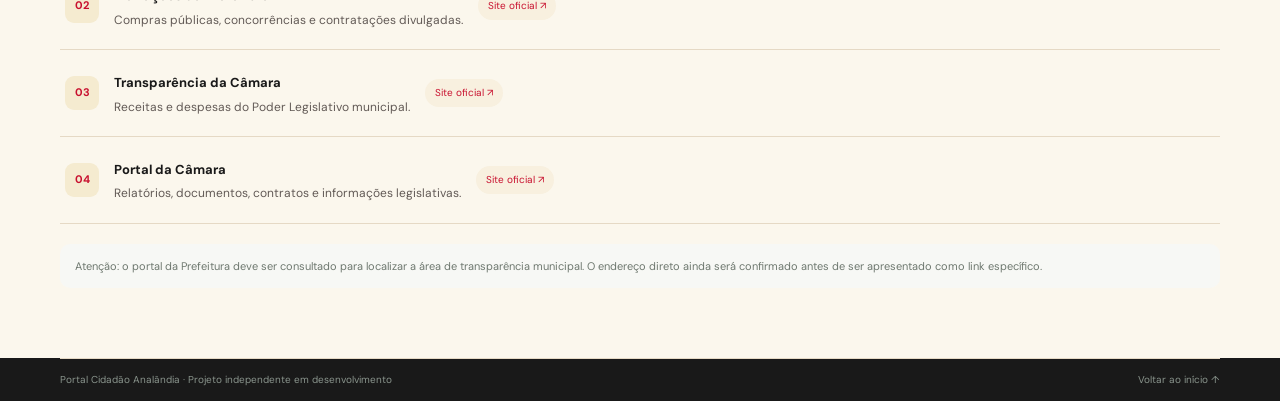
==== commit ddf06da5: "Add files via upload" ====
--- a/index.html
+++ b/index.html
@@ -13,7 +13,7 @@
   <header class="site-header">
     <div class="header-inner">
       <a class="brand" href="index.html" aria-label="Portal Cidadão Analândia — início">
-        <span class="brand-mark" aria-hidden="true"><svg viewBox="0 0 48 48" aria-hidden="true"><path d="M10 10l27 27" stroke="#F5C542" stroke-width="5" stroke-linecap="square"/><path d="M7 11h18v5H7z" fill="#fff" stroke="none"/><path d="M7 11v14" stroke="#fff" stroke-width="5" stroke-linecap="square"/><path d="M11 28c-1 8 6 13 13 10" fill="none" stroke="#fff" stroke-width="4" stroke-linecap="round"/><path d="M25 9l2 5 5 1-4 3 1 5-4-3-4 3 1-5-4-3 5-1z" fill="#F5C542" stroke="none"/></svg></span>
+        <span class="brand-mark" aria-hidden="true"><svg viewBox="0 0 48 48"><g fill="none" stroke-linecap="round" stroke-linejoin="round"><path d="M10 36C1 25 7 10 20 7c7-2 14 0 19 5-8-4-17-3-23 3-5 5-6 12-2 18" stroke="#F5C542" stroke-width="4.5"/><path d="M15 11l22 26" stroke="#F5C542" stroke-width="5"/><path d="M9 9h16v6H9zM9 9v12" stroke="#fff" stroke-width="4.5"/></g></svg></span>
         <span class="brand-copy"><strong>Portal Cidadão</strong><small>ANALÂNDIA · SP</small></span>
       </a>
       <button class="menu-toggle" id="menuToggle" aria-expanded="false" aria-controls="mainNav" aria-label="Abrir menu"><span></span><span></span><span></span></button>
--- a/styles.css
+++ b/styles.css
@@ -83,3 +83,12 @@
 .money-back{background:#C8102E;color:#fff;border:2px solid #191919;border-radius:3px;box-shadow:4px 4px 0 #191919}
 .poster-ribbon{display:inline-block;background:#191919;color:#F5C542;padding:5px 10px;margin:0 0 15px;font-size:11px;font-weight:900;letter-spacing:1.5px;transform:skew(-5deg);border-left:5px solid #F5C542}
 @media(max-width:680px){.hero:before{opacity:.35}.area-card{box-shadow:2px 2px 0 rgba(25,25,25,.12)}}
+
+/* Cartaz histórico como elemento de fundo da abertura */
+.simple-hero{isolation:isolate;background-color:#C8102E}
+.simple-hero::before{content:"";position:absolute;z-index:-1;left:auto;right:3%;top:50%;width:min(36%,390px);height:94%;transform:translateY(-50%);background:url("assets/cartaz-solidariedade.png") center/contain no-repeat;opacity:.82;mix-blend-mode:normal;pointer-events:none}
+.simple-hero::after{content:"";position:absolute;z-index:-1;left:0;top:0;right:0;bottom:0;width:auto;height:auto;border:0;border-radius:0;transform:none;background:linear-gradient(90deg,#C8102E 0%,#C8102E 42%,rgba(200,16,46,.82) 58%,rgba(200,16,46,.12) 100%);pointer-events:none}
+.simple-hero .simple-hero-inner{position:relative;z-index:1}
+.brand-mark{overflow:visible}
+.brand-mark svg{width:34px;height:34px}
+@media(max-width:680px){.simple-hero::before{right:-5%;top:56%;width:56%;height:72%;opacity:.22}.simple-hero::after{background:linear-gradient(90deg,#C8102E 0%,rgba(200,16,46,.94) 55%,rgba(200,16,46,.65) 100%)}.simple-hero .hero-copy{position:relative;z-index:2}}
